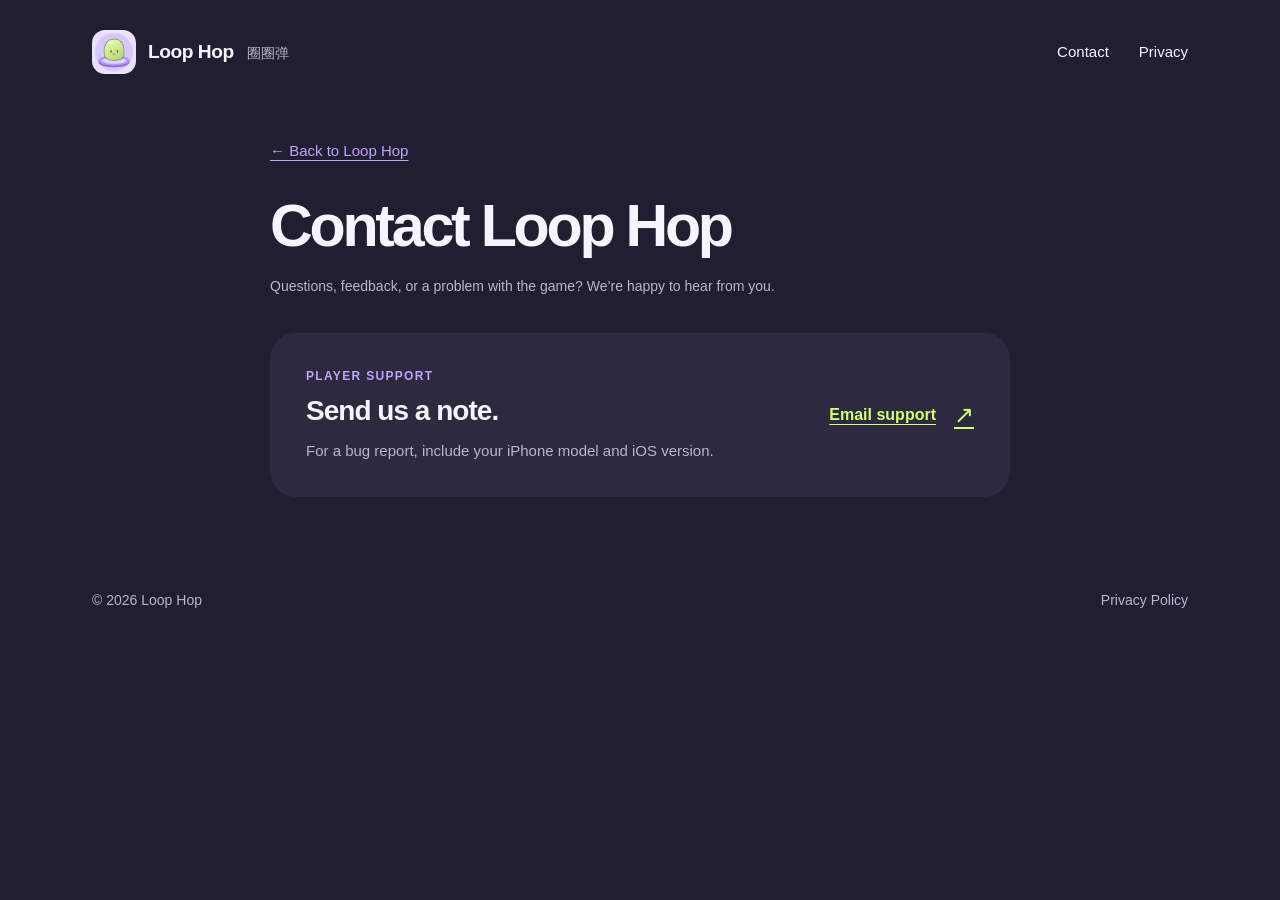
==== contact/index.html @ 20129213 "Move support email to contact page link" ====
<!doctype html>
<html lang="en">
<head>
  <meta charset="utf-8">
  <meta name="viewport" content="width=device-width, initial-scale=1">
  <meta name="theme-color" content="#211e32">
  <meta name="description" content="Contact the Loop Hop support team.">
  <link rel="canonical" href="https://peterjiajunzhang.github.io/LoopHopCom/contact/">
  <title>Contact — Loop Hop</title>
  <link rel="icon" type="image/png" href="../assets/app-icon.png">
  <link rel="stylesheet" href="../assets/style.css">
</head>
<body>
  <a class="skip-link" href="#main">Skip to content</a>
  <div class="site-shell">
    <header class="site-header">
      <a class="brand" href="../" aria-label="Loop Hop home">
        <img src="../assets/app-icon.png" alt="" width="44" height="44">
        <span>Loop Hop <span class="brand-cn" lang="zh-Hans">圈圈弹</span></span>
      </a>
      <nav aria-label="Main navigation">
        <a href="./" aria-current="page">Contact</a>
        <a href="../privacy/">Privacy</a>
      </nav>
    </header>
    <main class="policy contact-page" id="main">
      <a class="back-link" href="../">← Back to Loop Hop</a>
      <h1>Contact Loop Hop</h1>
      <p class="updated">Questions, feedback, or a problem with the game? We’re happy to hear from you.</p>
      <section class="support" aria-label="Email support">
        <div>
          <p class="eyebrow">PLAYER SUPPORT</p>
          <h2>Send us a note.</h2>
          <p>For a bug report, include your iPhone model and iOS version.</p>
        </div>
        <a class="email-link" href="mailto:zhangjj2007&#64;yahoo.com">Email support<span class="email-arrow" aria-hidden="true">↗</span></a>
      </section>
    </main>
    <footer class="site-footer">
      <span>© 2026 Loop Hop</span>
      <a href="../privacy/">Privacy Policy</a>
    </footer>
  </div>
</body>
</html>
---- assets/style.css ----
:root {
  color-scheme: dark;
  --background: #211e32;
  --surface: #2d293f;
  --text: #f7f4ff;
  --muted: #bbb4cf;
  --lime: #d0ff72;
  --line: #454055;
  --purple: #bea5fc;
  font-family: -apple-system, BlinkMacSystemFont, "Segoe UI", sans-serif;
  font-synthesis: none;
  text-rendering: optimizeLegibility;
}
* { box-sizing: border-box; }
html { scroll-behavior: smooth; }
body { margin: 0; background: var(--background); color: var(--text); font-size: 1rem; line-height: 1.6; }
a { color: inherit; text-underline-offset: .24em; }
a:hover { color: var(--lime); }
a:focus-visible { outline: 3px solid var(--lime); outline-offset: 6px; border-radius: 4px; }
img { max-width: 100%; display: block; }
.site-shell { max-width: 1192px; padding: 0 48px; margin-inline: auto; }
.skip-link { position: absolute; left: 24px; top: -100px; background: var(--lime); color: var(--background); padding: 12px 20px; z-index: 10; border-radius: 12px; }
.skip-link:focus { top: 12px; color: var(--background); }
.site-header { display: flex; flex-wrap: wrap; justify-content: space-between; align-items: center; gap: 24px; padding: 30px 0; }
.brand { display: flex; align-items: center; gap: 12px; text-decoration: none; font-size: 1.2rem; font-weight: 750; letter-spacing: -.025em; }
.brand img { border-radius: 13px; }
.brand-cn { margin-left: 8px; font-size: .875rem; font-weight: 500; color: var(--muted); letter-spacing: 0; }
nav { display: flex; gap: 30px; font-size: .9375rem; }
nav a { text-decoration: none; }
.hero { display: grid; grid-template-columns: 1.2fr .8fr; align-items: center; gap: 72px; padding: 46px 34px 70px 0; }
.release-note { display: inline-block; margin: 0 0 24px; padding: 7px 14px; border: 1px solid var(--line); border-radius: 100px; font-size: .875rem; font-weight: 550; color: var(--purple); }
h1 { margin: 0; font-size: clamp(4.2rem, 7.8vw, 6.5rem); line-height: .98; font-weight: 850; letter-spacing: -.075em; }
h1 span { color: var(--lime); }
.hero-description { max-width: 420px; margin: 28px 0 0; font-size: 1.1875rem; line-height: 1.65; color: #ddd7eb; }
.play-note { color: var(--muted); font-size: .9375rem; margin: 24px 0 0; }
.game-preview { margin: 0; justify-self: center; width: 268px; max-width: 100%; }
.screen-wrap { padding: 7px; background: #110f1c; border: 1px solid #575065; border-radius: 36px; box-shadow: 16px 22px 0 #302a45; transform: rotate(4deg); }
.game-screen { width: 100%; height: auto; border-radius: 28px; }
figcaption { color: var(--muted); text-align: center; margin-top: 29px; font-size: .8125rem; }
.game-details { border-top: 1px solid var(--line); display: grid; grid-template-columns: repeat(3, 1fr); gap: 42px; padding: 42px 0 48px; }
.detail-label, .eyebrow { font-size: .75rem; font-weight: 700; letter-spacing: .11em; color: var(--purple); }
h2 { font-size: 1.375rem; letter-spacing: -.035em; line-height: 1.3; }
.game-details h2 { margin: 12px 0 10px; }
.game-details p { color: var(--muted); margin: 0; line-height: 1.7; }
.support { display: flex; align-items: center; justify-content: space-between; gap: 32px; background: var(--surface); padding: 34px 36px; border-radius: 26px; scroll-margin-top: 24px; }
.support .eyebrow { margin: 0 0 7px; }
.support h2 { margin: 0 0 10px; font-size: 1.75rem; }
.support p:not(.eyebrow) { color: var(--muted); margin: 0; font-size: .9375rem; }
.email-link { display: inline-flex; align-items: center; gap: 18px; min-width: 0; max-width: 100%; color: var(--lime); font-size: 1rem; font-weight: 600; }
.email-address { min-width: 0; overflow-wrap: anywhere; }
.email-arrow { flex: 0 0 auto; text-decoration: none; font-size: 1.5rem; }
.site-footer { display: flex; align-items: center; justify-content: space-between; padding: 28px 0 30px; font-size: .875rem; color: var(--muted); }
.site-footer a { text-decoration: none; }
.policy { max-width: 740px; margin: 34px auto 64px; }
.back-link { display: inline-block; color: var(--purple); font-size: .9375rem; margin-bottom: 30px; }
.policy h1 { font-size: clamp(2.4rem, 6vw, 3.7rem); line-height: 1.1; letter-spacing: -.055em; }
.policy .updated { margin: 17px 0 35px; color: var(--muted); font-size: .875rem; }
.policy-content h2 { font-size: 1.375rem; margin: 34px 0 12px; }
.policy-content p, .policy-content li { color: #ddd7eb; line-height: 1.8; }
.policy-content p { margin: 12px 0; }
.policy-content ul { padding-left: 24px; }
.policy-content li { padding-left: 4px; margin: 7px 0; }
.policy-content a { color: var(--lime); overflow-wrap: anywhere; }
@media (max-width: 900px) {
  .site-shell { padding-inline: 32px; }
  .hero { gap: 44px; padding-right: 20px; }
  .game-preview { width: 235px; }
  .game-details { gap: 25px; }
  .support { align-items: flex-start; flex-direction: column; gap: 22px; }
}
@media (max-width: 640px) {
  .site-shell { padding-inline: 24px; }
  .site-header { padding: 22px 0; gap: 16px; }
  .brand { font-size: 1.0625rem; gap: 10px; }
  .brand img { width: 38px; height: 38px; border-radius: 11px; }
  .brand-cn { display: none; }
  nav { gap: 18px; font-size: .875rem; }
  .hero { grid-template-columns: 1fr; gap: 42px; padding: 30px 0 48px; }
  .hero-copy { text-align: center; }
  .release-note { margin-bottom: 22px; }
  h1 { font-size: clamp(2.5rem, 17vw, 6rem); }
  .hero-description { margin: 25px auto 0; max-width: 370px; font-size: 1.0625rem; }
  .play-note { margin-top: 20px; font-size: .875rem; }
  .game-preview { width: 235px; }
  .screen-wrap { transform: rotate(3deg); box-shadow: 10px 15px 0 #302a45; }
  figcaption { margin-top: 25px; }
  .game-details { grid-template-columns: 1fr; gap: 28px; padding: 34px 0; }
  .game-details h2 { margin-top: 9px; }
  .game-details p { max-width: 450px; }
  .support { padding: 27px 24px; border-radius: 22px; }
  .support h2 { font-size: 1.55rem; }
  .email-link { font-size: .9375rem; gap: 12px; overflow-wrap: anywhere; }
  .policy { margin-top: 25px; margin-bottom: 40px; }
  .policy-content h2 { margin-top: 29px; }
}
@media (prefers-reduced-motion: reduce) { html { scroll-behavior: auto; } }
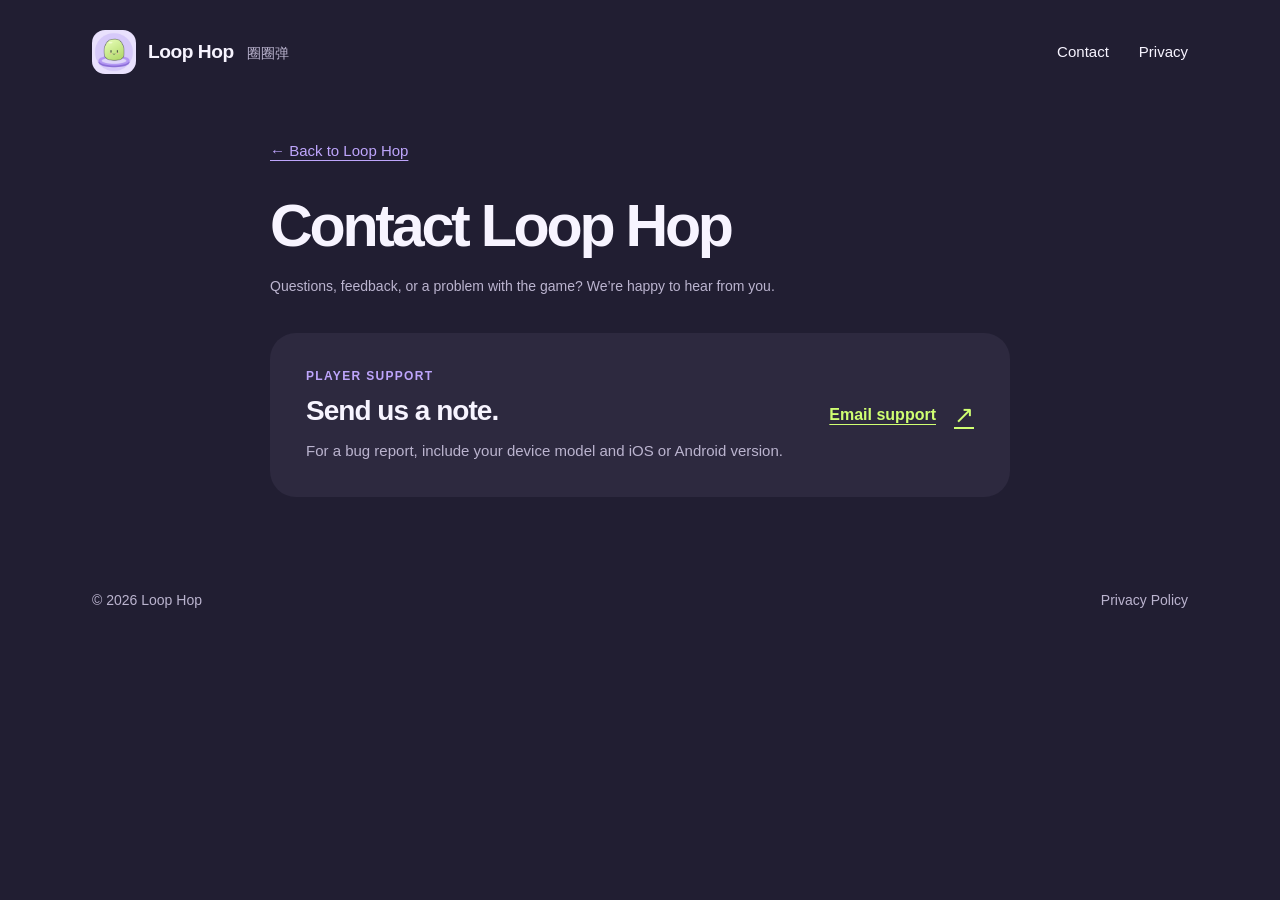
==== commit b8463e88: "Add App Store and Android Google Play download links" ====
--- a/contact/index.html
+++ b/contact/index.html
@@ -5,7 +5,7 @@
   <meta name="viewport" content="width=device-width, initial-scale=1">
   <meta name="theme-color" content="#211e32">
   <meta name="description" content="Contact the Loop Hop support team.">
-  <link rel="canonical" href="https://peterjiajunzhang.github.io/LoopHopCom/contact/">
+  <link rel="canonical" href="https://loop-hop-com.vercel.app/contact/">
   <title>Contact — Loop Hop</title>
   <link rel="icon" type="image/png" href="../assets/app-icon.png">
   <link rel="stylesheet" href="../assets/style.css">
@@ -31,7 +31,7 @@
         <div>
           <p class="eyebrow">PLAYER SUPPORT</p>
           <h2>Send us a note.</h2>
-          <p>For a bug report, include your iPhone model and iOS version.</p>
+          <p>For a bug report, include your device model and iOS or Android version.</p>
         </div>
         <a class="email-link" href="mailto:zhangjj2007&#64;yahoo.com">Email support<span class="email-arrow" aria-hidden="true">↗</span></a>
       </section>
--- a/assets/style.css
+++ b/assets/style.css
@@ -33,6 +33,15 @@
 h1 span { color: var(--lime); }
 .hero-description { max-width: 420px; margin: 28px 0 0; font-size: 1.1875rem; line-height: 1.65; color: #ddd7eb; }
 .play-note { color: var(--muted); font-size: .9375rem; margin: 24px 0 0; }
+.download-links { display: flex; flex-wrap: wrap; gap: 12px; max-width: 440px; margin-top: 30px; }
+.store-link { display: flex; flex: 1 1 185px; justify-content: space-between; align-items: center; gap: 14px; min-width: 0; min-height: 76px; padding: 14px 18px; border: 1px solid var(--line); border-radius: 16px; background: var(--surface); color: var(--text); text-align: left; text-decoration: none; }
+.store-link:hover { border-color: var(--purple); color: var(--text); background: #38314d; }
+.store-link-primary { background: var(--lime); border-color: var(--lime); color: var(--background); }
+.store-link-primary:hover { background: #ddff9b; border-color: #ddff9b; color: var(--background); }
+.store-platform { display: block; font-size: .625rem; font-weight: 700; letter-spacing: .06em; line-height: 1.4; }
+.store-link:not(.store-link-primary) .store-platform { color: var(--purple); }
+.store-name { display: block; margin-top: 3px; font-size: 1.25rem; font-weight: 750; line-height: 1.2; letter-spacing: -.025em; }
+.store-arrow { flex: 0 0 auto; font-size: 1.5rem; }
 .game-preview { margin: 0; justify-self: center; width: 268px; max-width: 100%; }
 .screen-wrap { padding: 7px; background: #110f1c; border: 1px solid #575065; border-radius: 36px; box-shadow: 16px 22px 0 #302a45; transform: rotate(4deg); }
 .game-screen { width: 100%; height: auto; border-radius: 28px; }
@@ -81,6 +90,7 @@
   h1 { font-size: clamp(2.5rem, 17vw, 6rem); }
   .hero-description { margin: 25px auto 0; max-width: 370px; font-size: 1.0625rem; }
   .play-note { margin-top: 20px; font-size: .875rem; }
+  .download-links { margin: 26px auto 0; }
   .game-preview { width: 235px; }
   .screen-wrap { transform: rotate(3deg); box-shadow: 10px 15px 0 #302a45; }
   figcaption { margin-top: 25px; }
